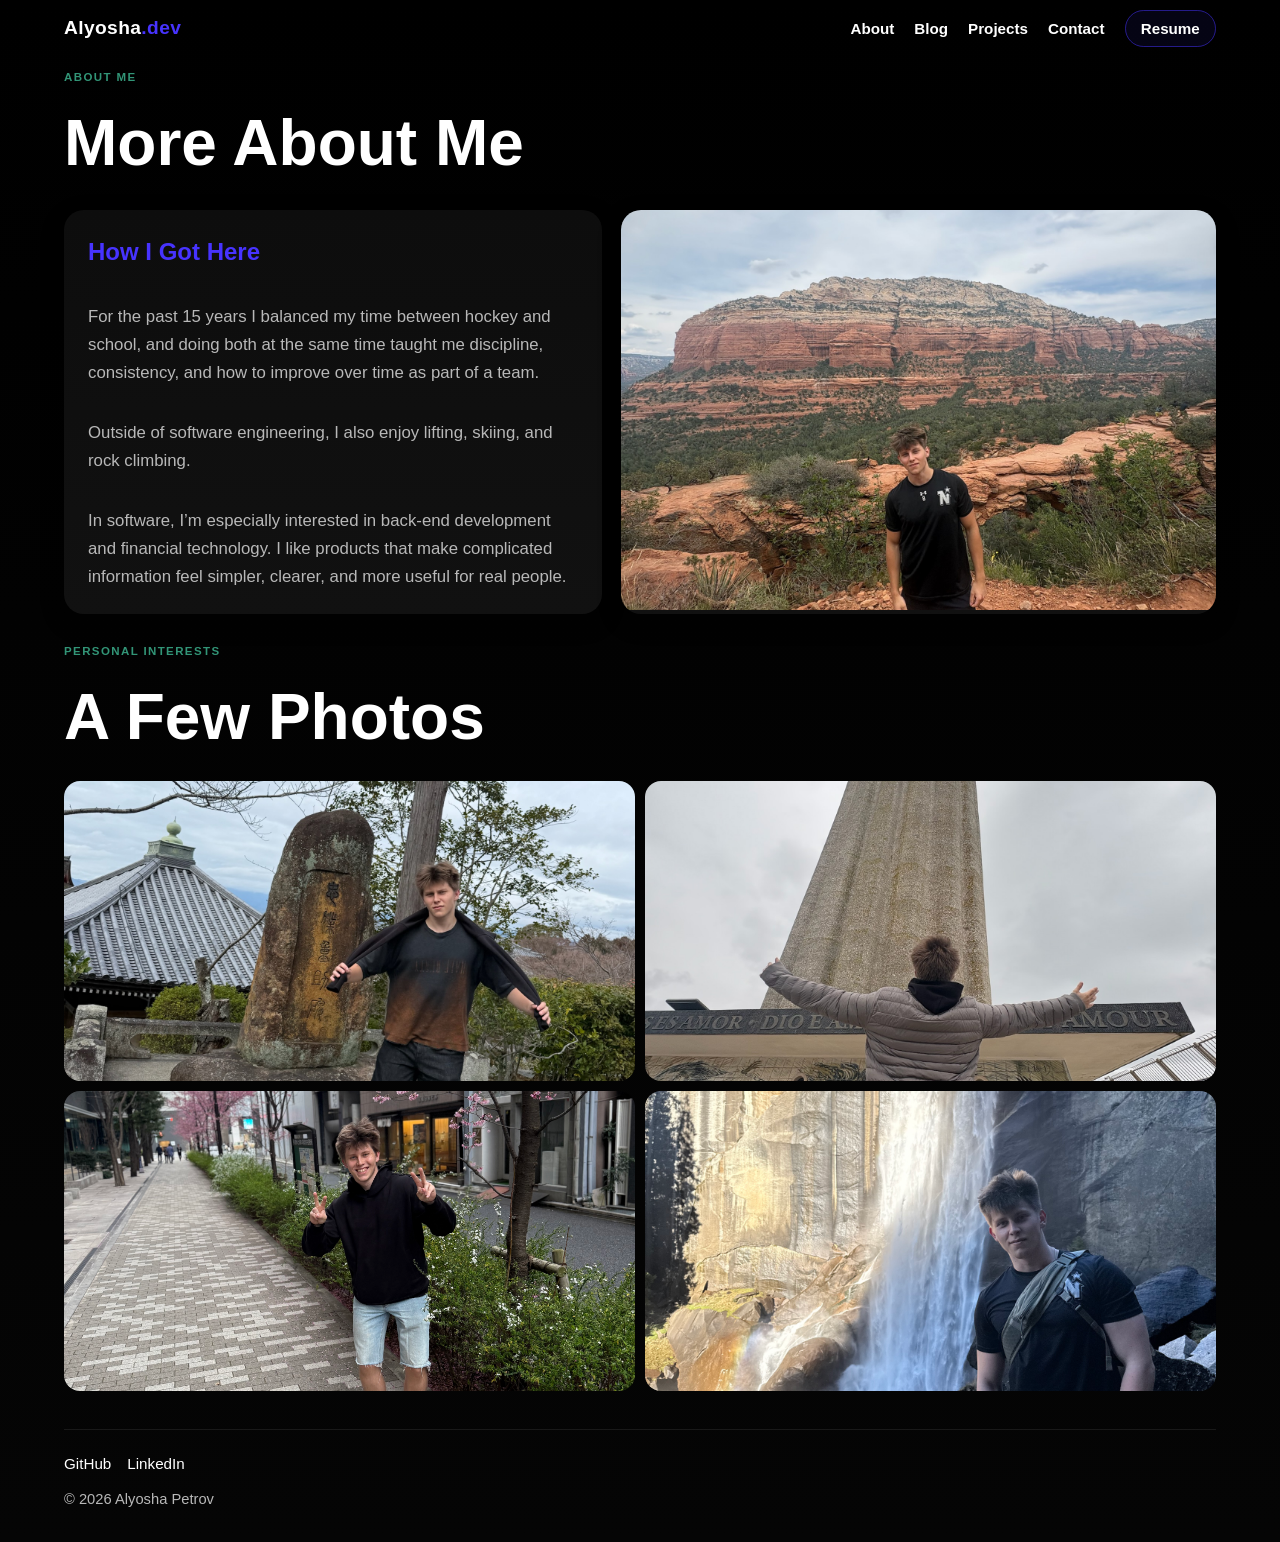
==== about.html @ a2ead8a5 "Update #2" ====
<!DOCTYPE html>
<html lang="en">
<head>
  <meta charset="UTF-8">
  <meta name="viewport" content="width=device-width, initial-scale=1.0">
  <title>About | Alyosha Petrov</title>
  <link rel="stylesheet" href="style.css">
</head>
<body>
  <header class="site-header">
    <a href="index.html" class="logo">Alyosha<span>.dev</span></a>

    <nav class="site-nav">
      <ul>
        <li><a href="about.html">About</a></li>
        <li><a href="blog.html">Blog</a></li>
        <li><a href="projects.html">Projects</a></li>
        <li><a href="contact.html">Contact</a></li>
        <li><a class="resume-btn" href="resume.html">Resume</a></li>
      </ul>
    </nav>
  </header>

  <main class="about-page">
    <section class="about-hero">
      <div class="section-heading">
        <p class="eyebrow">About Me</p>
        <h1>More About Me</h1>
      </div>
    </section>

    <section class="about-split">
      <div class="about-text-card">
        <h2>How I Got Here</h2>
        <p>
          For the past 15 years I balanced my time between hockey and school, and doing both at the
          same time taught me discipline, consistency, and how to improve over time as part of a team.
        </p>

        <p>
          Outside of software engineering, I also enjoy lifting, skiing, and rock climbing.
        </p>

        <p>
          In software, I’m especially interested in back-end development and financial technology.
          I like products that make complicated information feel simpler, clearer, and more useful
          for real people.
        </p>
      </div>

      <div class="about-image-card">
        <img src="IMG_0140.JPG" alt="Photo of Alyosha Petrov outdoors">
      </div>
    </section>

    <section class="about-gallery-section">
      <div class="section-heading">
        <p class="eyebrow">Personal Interests</p>
        <h2>A Few Photos</h2>
      </div>

      <div class="about-collage">
        <div class="collage-photo">
          <img src="IMG_0714.JPG" alt="Alyosha Petrov personal photo">
        </div>
        <div class="collage-photo">
          <img src="IMG_1020.JPG" alt="Alyosha Petrov travel photo">
        </div>
        <div class="collage-photo">
          <img src="IMG_6453.jpeg" alt="Alyosha Petrov outdoors photo">
        </div>
        <div class="collage-photo">
          <img src="IMG_8856.jpeg" alt="Alyosha Petrov lifestyle photo">
        </div>
      </div>
    </section>
  </main>

  <footer class="site-footer">
    <div class="footer-links">
      <a href="https://github.com/alyoshavp" target="_blank">GitHub</a>
      <a href="https://www.linkedin.com/in/alexey-alyosha-petrov/" target="_blank">LinkedIn</a>
    </div>
    <p>&copy; 2026 Alyosha Petrov</p>
  </footer>
</body>
</html>
---- style.css ----
:root {
  --text: #ffffff;
  --background: #000000;
  --primary: #4733ff;
  --secondary: #30808d;
  --accent: #329577;
  --panel: #0d0d0d;
  --panel-2: #111111;
  --muted: #b8b8b8;
}

* {
  box-sizing: border-box;
}

html {
  scroll-behavior: smooth;
}

body {
  margin: 0;
  background: linear-gradient(180deg, #000000 0%, #050505 100%);
  color: var(--text);
  font-family: Arial, Helvetica, sans-serif;
  line-height: 1.5;
}

img {
  max-width: 100%;
  display: block;
}

.site-header {
  width: 90%;
  max-width: 1320px;
  margin: 0 auto;
  padding: 0.9rem 0;
  display: flex;
  justify-content: space-between;
  align-items: center;
}

.logo {
  font-size: 1.2rem;
  font-weight: 700;
  letter-spacing: 0.02em;
  text-decoration: none;
  color: var(--text);
}

.logo span {
  color: var(--primary);
}

.site-nav ul {
  list-style: none;
  display: flex;
  gap: 1.25rem;
  align-items: center;
  margin: 0;
  padding: 0;
}

.site-nav a {
  text-decoration: none;
  color: var(--text);
  font-weight: 600;
  transition: color 0.2s ease;
  font-size: 0.95rem;
}

.site-nav a:hover {
  color: var(--primary);
}

.resume-btn {
  padding: 0.55rem 0.95rem;
  border: 1px solid rgba(71, 51, 255, 0.5);
  border-radius: 999px;
  background: rgba(71, 51, 255, 0.08);
}

main {
  width: 90%;
  max-width: 1320px;
  margin: 0 auto;
}

.hero {
  display: grid;
  grid-template-columns: 300px 1fr;
  gap: 2.5rem;
  align-items: center;
  padding: 1.5rem 0 2.2rem;
}

.hero-image {
  background: linear-gradient(180deg, rgba(255, 255, 255, 0.06), rgba(255, 255, 255, 0.03));
  border-radius: 24px;
  padding: 1rem;
  box-shadow: 0 10px 40px rgba(0, 0, 0, 0.35);
}

.hero-image img {
  width: 100%;
  aspect-ratio: 1 / 1.05;
  object-fit: cover;
  border-radius: 18px;
}

.eyebrow {
  color: var(--accent);
  text-transform: uppercase;
  letter-spacing: 0.12em;
  font-size: 0.72rem;
  margin-bottom: 0.55rem;
  font-weight: 700;
}

.hero-text h1 {
  font-size: clamp(2.1rem, 5vw, 4rem);
  line-height: 1.02;
  margin: 0 0 0.75rem;
  max-width: 700px;
}

.hero-description {
  color: var(--muted);
  font-size: 0.98rem;
  max-width: 620px;
  margin-bottom: 1.35rem;
}

.hero-buttons {
  display: flex;
  gap: 0.85rem;
  flex-wrap: wrap;
}

.primary-btn,
.secondary-btn {
  text-decoration: none;
  padding: 0.8rem 1.2rem;
  border-radius: 999px;
  font-weight: 700;
  transition: transform 0.2s ease, background 0.2s ease;
  font-size: 0.95rem;
}

.primary-btn {
  background: var(--primary);
  color: var(--text);
}

.primary-btn:hover {
  transform: translateY(-2px);
}

.secondary-btn {
  color: var(--text);
  border: 1px solid rgba(255, 255, 255, 0.18);
  background: transparent;
}

.secondary-btn:hover {
  background: rgba(255, 255, 255, 0.05);
  transform: translateY(-2px);
}

.highlights {
  display: grid;
  grid-template-columns: repeat(3, 1fr);
  gap: 1rem;
  margin-bottom: 2.5rem;
}

.highlight-card {
  background: linear-gradient(180deg, var(--panel) 0%, var(--panel-2) 100%);
  padding: 1.2rem;
  border-radius: 18px;
  box-shadow: 0 8px 24px rgba(0, 0, 0, 0.22);
}

.highlight-card h2 {
  margin-top: 0;
  margin-bottom: 0.55rem;
  color: var(--primary);
  font-size: 1.25rem;
}

.highlight-card p {
  margin: 0;
  color: var(--muted);
  font-size: 0.92rem;
}

.projects-preview {
  margin-bottom: 2.8rem;
}

.section-heading h1,
.section-heading h2 {
  font-size: clamp(2rem, 5vw, 4rem);
  margin-top: 0;
  margin-bottom: 1rem;
}

.project-grid {
  display: grid;
  grid-template-columns: repeat(3, 1fr);
  gap: 1rem;
}

.project-card {
  background: linear-gradient(180deg, #0f0f0f 0%, #141414 100%);
  border-radius: 20px;
  padding: 1.2rem;
  box-shadow: 0 10px 24px rgba(0, 0, 0, 0.26);
}

.project-card h3 {
  margin-top: 0;
  margin-bottom: 0.6rem;
  color: var(--text);
  font-size: 1.1rem;
}

.project-card p {
  color: var(--muted);
  margin-bottom: 0.8rem;
  font-size: 0.92rem;
}

.project-card span {
  color: var(--secondary);
  font-weight: 700;
  font-size: 0.88rem;
}
/* About Page */

.about-page {
  max-width: 1380px;
}

.about-hero {
  margin-bottom: 1.2rem;
}

.about-split {
  display: grid;
  grid-template-columns: 0.95fr 1.05fr;
  gap: 1.2rem;
  margin-bottom: 1.8rem;
  align-items: stretch;
}

.about-text-card,
.about-image-card {
  background: linear-gradient(180deg, #0d0d0d 0%, #111111 100%);
  border-radius: 20px;
  padding: 1.5rem;
  box-shadow: 0 8px 24px rgba(0, 0, 0, 0.22);
}

.about-text-card {
  min-height: 400px;
  display: flex;
  flex-direction: column;
  justify-content: center;
}

.about-text-card h2 {
  margin-top: 0;
  margin-bottom: 1rem;
  color: var(--primary);
  font-size: 1.5rem;
}

.about-text-card p {
  color: var(--muted);
  margin-bottom: 1rem;
  font-size: 1.05rem;
  line-height: 1.65;
}

.about-text-card p:last-child {
  margin-bottom: 0;
}

.about-image-card {
  padding: 0;
  overflow: hidden;
}

.about-image-card img {
  width: 100%;
  height: 400px;
  object-fit: cover;
  object-position: center;
  display: block;
}

.about-gallery-section {
  margin-bottom: 2.4rem;
}

.about-collage {
  display: grid;
  grid-template-columns: repeat(2, 1fr);
  gap: 0.6rem;
  align-items: stretch;
}

.collage-photo {
  border-radius: 16px;
  overflow: hidden;
  height: 300px;
}

.collage-photo img {
  width: 100%;
  height: 100%;
  object-fit: cover;
  object-position: center;
  display: block;
}

/* Responsive */

@media (max-width: 900px) {
  .about-split {
    grid-template-columns: 1fr;
  }

  .about-collage {
    grid-template-columns: 1fr;
    gap: 0.75rem;
  }

  .about-text-card {
    min-height: auto;
  }

  .about-image-card img {
    height: 340px;
  }

  .collage-photo {
    height: 280px;
  }
}

@media (max-width: 700px) {
  .about-text-card p {
    font-size: 1rem;
  }

  .collage-photo {
    height: 240px;
  }
}
/* Contact Page */

.contact-section {
  min-height: 72vh;
  display: flex;
  align-items: center;
  justify-content: center;
  padding: 2rem 0 3rem;
}

.contact-box {
  width: 100%;
  max-width: 920px;
  border: 2px solid rgba(255, 255, 255, 0.18);
  border-radius: 20px;
  background: linear-gradient(180deg, #0d0d0d 0%, #111111 100%);
  padding: 2.5rem 3rem 3rem;
  box-shadow: 0 12px 34px rgba(0, 0, 0, 0.34);
}

.contact-box h1 {
  text-align: center;
  margin-top: 0;
  margin-bottom: 2.5rem;
  font-size: 2.3rem;
  letter-spacing: 0.03em;
}

.contact-form {
  display: flex;
  flex-direction: column;
  gap: 1.5rem;
}

.form-row {
  display: grid;
  grid-template-columns: 120px 1fr;
  align-items: start;
  gap: 1.2rem;
}

.form-row label {
  font-weight: 700;
  color: var(--text);
  font-size: 1.05rem;
  padding-top: 0.85rem;
}

.form-row input,
.form-row textarea {
  width: 100%;
  padding: 0.85rem 1rem;
  border: 2px solid rgba(255, 255, 255, 0.18);
  border-radius: 10px;
  background: #050505;
  color: var(--text);
  font-family: Arial, Helvetica, sans-serif;
  font-size: 1rem;
}

.form-row textarea {
  min-height: 150px;
  resize: vertical;
}

.form-buttons {
  display: flex;
  justify-content: center;
  gap: 1.25rem;
  margin-top: 1.5rem;
  flex-wrap: wrap;
}

.form-buttons button {
  padding: 0.9rem 1.7rem;
  border: none;
  border-radius: 999px;
  background: var(--primary);
  color: var(--text);
  font-weight: 700;
  cursor: pointer;
  font-size: 1rem;
}

.form-buttons button[type="reset"] {
  background: transparent;
  border: 1px solid rgba(255, 255, 255, 0.2);
}

.form-buttons button:hover {
  opacity: 0.92;
}

/* Footer */

.site-footer {
  width: 90%;
  max-width: 1320px;
  margin: 0 auto;
  padding: 1.4rem 0 2rem;
  border-top: 1px solid rgba(255, 255, 255, 0.08);
}

.footer-links {
  display: flex;
  gap: 1rem;
  flex-wrap: wrap;
  margin-bottom: 0.8rem;
}

.footer-links a {
  text-decoration: none;
  color: var(--text);
  font-size: 0.95rem;
}

.footer-links a:hover {
  color: var(--accent);
}

.site-footer p {
  margin: 0;
  color: var(--muted);
  font-size: 0.92rem;
}

/* Responsive */

@media (max-width: 900px) {
  .hero {
    grid-template-columns: 1fr;
    gap: 1.5rem;
    padding-top: 1.2rem;
  }

  .hero-image {
    max-width: 320px;
  }

  .highlights {
    grid-template-columns: 1fr;
  }

  .project-grid {
    grid-template-columns: 1fr;
  }

  .about-split {
    grid-template-columns: 1fr;
  }

  .about-collage {
    grid-template-columns: 1fr;
  }

  .contact-box {
    max-width: 760px;
    padding: 2rem 2rem 2.3rem;
  }
}

@media (max-width: 700px) {
  .site-header {
    flex-direction: column;
    gap: 0.8rem;
  }

  .site-nav ul {
    justify-content: center;
    flex-wrap: wrap;
    gap: 0.85rem;
  }

  .hero-text h1 {
    font-size: 2.2rem;
  }

  .contact-section {
    min-height: auto;
    padding: 1.5rem 0 2.5rem;
  }

  .contact-box {
    padding: 1.5rem 1.2rem 2rem;
  }

  .form-row {
    grid-template-columns: 1fr;
    gap: 0.45rem;
  }

  .form-row label {
    padding-top: 0;
  }

  .contact-box h1 {
    font-size: 1.8rem;
    margin-bottom: 1.8rem;
  }

  .collage-photo {
    height: 280px;
  }
}
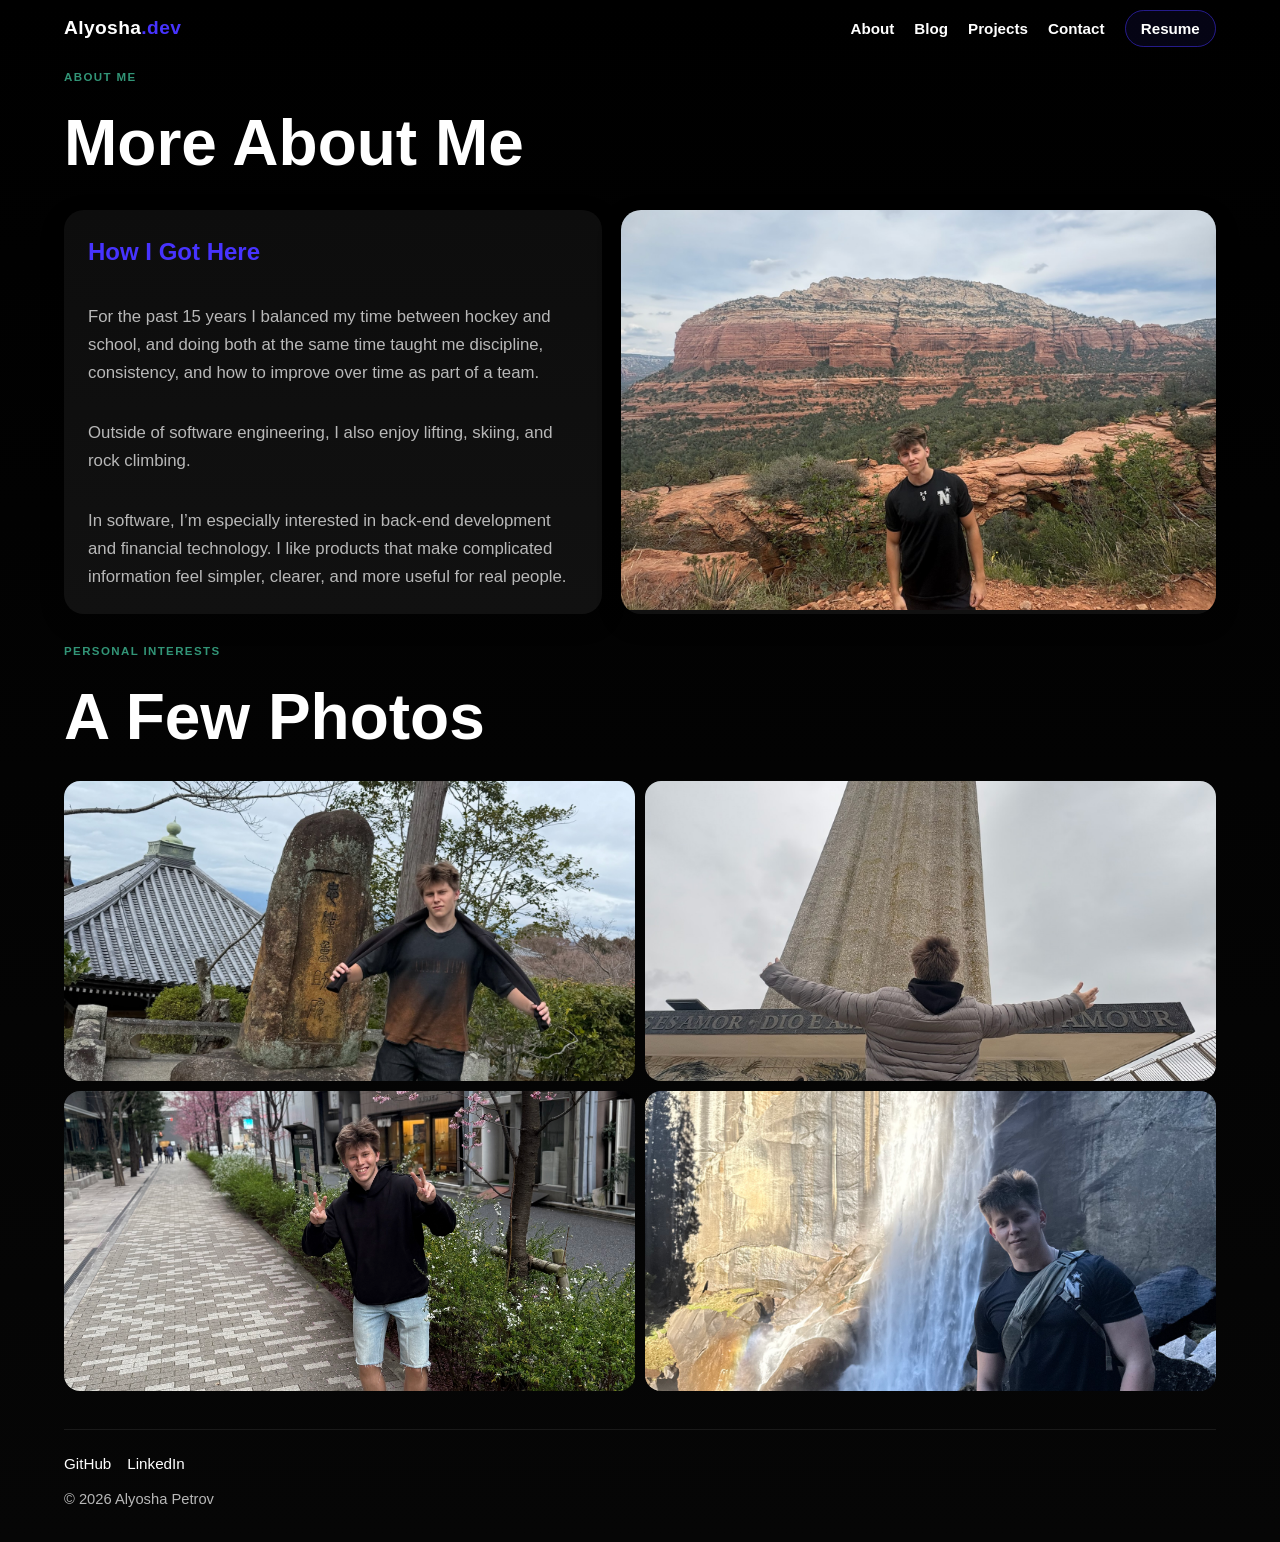
==== commit 658be134: "TEST" ====
--- a/about.html
+++ b/about.html
@@ -5,6 +5,17 @@
   <meta name="viewport" content="width=device-width, initial-scale=1.0">
   <title>About | Alyosha Petrov</title>
   <link rel="stylesheet" href="style.css">
+
+  <!-- Google tag (gtag.js) -->
+<script async src="https://www.googletagmanager.com/gtag/js?id=G-X7VSQM3P6F"></script>
+<script>
+  window.dataLayer = window.dataLayer || [];
+  function gtag(){dataLayer.push(arguments);}
+  gtag('js', new Date());
+
+  gtag('config', 'G-X7VSQM3P6F');
+</script>
+
 </head>
 <body>
   <header class="site-header">
--- a/style.css
+++ b/style.css
@@ -19,7 +19,7 @@
 
 body {
   margin: 0;
-  background: linear-gradient(180deg, #000000 0%, #050505 100%);
+  background: linear-gradient(180deg, #000000 0%, #060606 100%);
   color: var(--text);
   font-family: Arial, Helvetica, sans-serif;
   line-height: 1.5;
@@ -236,7 +236,6 @@
   font-weight: 700;
   font-size: 0.88rem;
 }
-/* About Page */
 
 .about-page {
   max-width: 1380px;
@@ -325,8 +324,10 @@
   display: block;
 }
 
-/* Responsive */
-
+<<<<<<< HEAD
+
+=======
+>>>>>>> 3a4520e (TEST)
 @media (max-width: 900px) {
   .about-split {
     grid-template-columns: 1fr;
@@ -359,7 +360,6 @@
     height: 240px;
   }
 }
-/* Contact Page */
 
 .contact-section {
   min-height: 72vh;
@@ -452,7 +452,6 @@
   opacity: 0.92;
 }
 
-/* Footer */
 
 .site-footer {
   width: 90%;
@@ -485,8 +484,10 @@
   font-size: 0.92rem;
 }
 
-/* Responsive */
-
+<<<<<<< HEAD
+=======
+
+>>>>>>> 3a4520e (TEST)
 @media (max-width: 900px) {
   .hero {
     grid-template-columns: 1fr;
@@ -562,4 +563,4 @@
   .collage-photo {
     height: 280px;
   }
-}+}
